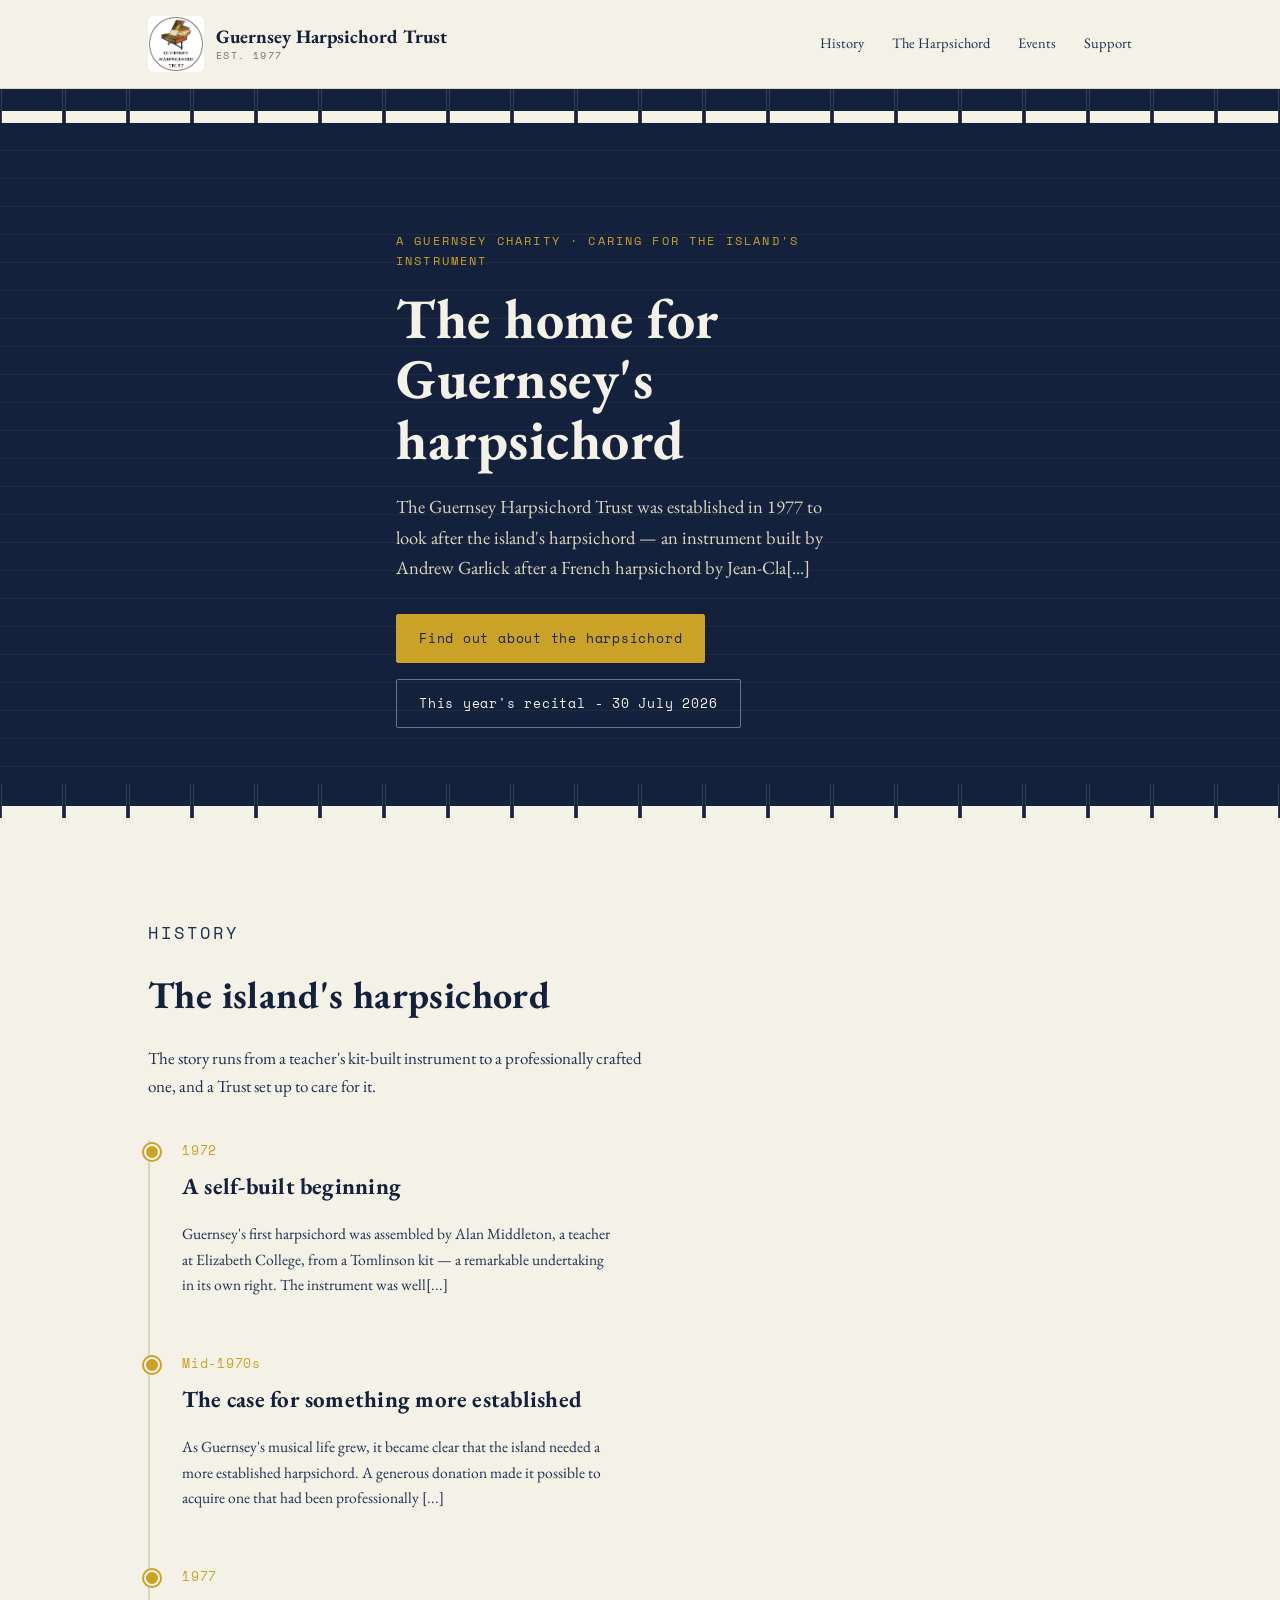
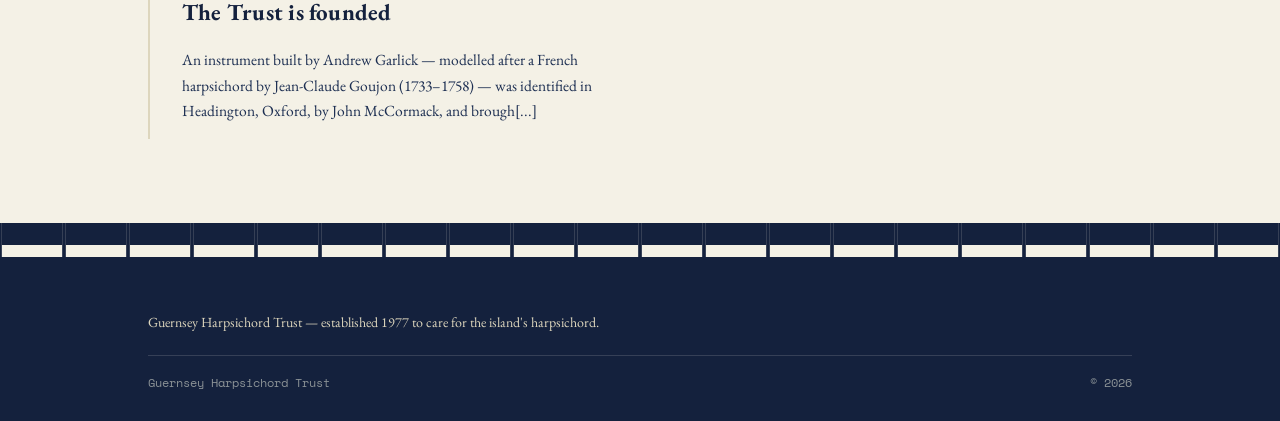
==== index.html @ 851f2729 "Use committed photographic logo in header" ====
<!DOCTYPE html>
<html lang="en">
<head>
<meta charset="UTF-8">
<meta name="viewport" content="width=device-width, initial-scale=1.0">
<title>Guernsey Harpsichord Trust</title>
<meta name="description" content="The Guernsey Harpsichord Trust cares for the island's harpsichord, built by Andrew Garlick after Jean-Claude Goujon, and its predecessor built by Alan Middleton.">
<link rel="preconnect" href="https://fonts.googleapis.com">
<link rel="preconnect" href="https://fonts.gstatic.com" crossorigin>
<link href="https://fonts.googleapis.com/css2?family=EB+Garamond:ital,wght@0,400;0,500;0,600;0,700;1,400;1,500&family=Space+Mono:wght@400;700&display=swap" rel="stylesheet">
<link rel="stylesheet" href="style.css">
</head>
<body>

<header>
  <div class="nav-row">
    <a class="brand" href="index.html">
      <img class="brand-logo" src="guernsey-harpsichord-trust-logo.svg.png" alt="Guernsey Harpsichord Trust logo">
      <span class="brand-text">Guernsey Harpsichord Trust<small>Est. 1977</small></span>
    </a>
    <nav class="links" id="navLinks">
      <a href="index.html#history">History</a>
      <a href="index.html#harpsichord">The Harpsichord</a>
      <a href="events.html">Events</a>
      <a href="support.html">Support</a>
    </nav>
    <button class="menu-btn" id="menuBtn" aria-expanded="false" aria-controls="navLinks">MENU</button>
  </div>
</header>

<div class="keyboard-strip" aria-hidden="true">
  <svg viewBox="0 0 700 34" preserveAspectRatio="none">
    <defs>
      <pattern id="keys" width="35" height="34" patternUnits="userSpaceOnUse">
        <rect x="0" y="0" width="35" height="34" fill="#14213d"/>
        <rect x="1" y="0" width="33" height="34" fill="#f4f1e6"/>
        <rect x="1" y="0" width="33" height="22" fill="#14213d"/>
      </pattern>
    </defs>
    <rect width="700" height="34" fill="url(#keys)"/>
  </svg>
</div>

<section class="hero">
  <div class="wrap hero-inner hero-inner--solo">
    <div>
      <p class="eyebrow">A Guernsey charity &middot; caring for the island's instrument</p>
      <h1>The home for Guernsey's harpsichord </h1>
      <p class="lede">The Guernsey Harpsichord Trust was established in 1977 to look after the island's harpsichord — an instrument built by Andrew Garlick after a French harpsichord by Jean-Cla[...]
      <div class="cta-row">
        <a class="btn btn-solid" href="#history">Find out about the harpsichord</a>
        <a class="btn btn-ghost" href="events.html">This year's recital - 30 July 2026</a>
      </div>
    </div>
  </div>
</section>
<div class="keyboard-strip" aria-hidden="true">
  <svg viewBox="0 0 700 34" preserveAspectRatio="none"><rect width="700" height="34" fill="url(#keys)"/></svg>
</div>

<section id="history" class="reveal">
  <div class="wrap">
    <div class="section-head">
      <p class="eyebrow">History</p>
      <h2>The island's harpsichord</h2>
      <p>The story runs from a teacher's kit-built instrument to a professionally crafted one, and a Trust set up to care for it.</p>
    </div>
    <div class="timeline">
      <div class="timeline-item">
        <div class="year">1972</div>
        <h3>A self-built beginning</h3>
        <p>Guernsey's first harpsichord was assembled by Alan Middleton, a teacher at Elizabeth College, from a Tomlinson kit — a remarkable undertaking in its own right. The instrument was well[...]
      </div>
      <div class="timeline-item">
        <div class="year">Mid-1970s</div>
        <h3>The case for something more established</h3>
        <p>As Guernsey's musical life grew, it became clear that the island needed a more established harpsichord. A generous donation made it possible to acquire one that had been professionally [...]
      </div>
      <div class="timeline-item">
        <div class="year">1977</div>
        <h3>The Trust is founded</h3>
        <p>An instrument built by Andrew Garlick — modelled after a French harpsichord by Jean-Claude Goujon (1733–1758) — was identified in Headington, Oxford, by John McCormack, and brough[...]
      </div>
    </div>
  </div>
</section>

<div class="keyboard-strip" aria-hidden="true">
  <svg viewBox="0 0 700 34" preserveAspectRatio="none"><rect width="700" height="34" fill="url(#keys)"/></svg>
</div>

<footer>
  <div class="wrap">
    <p>Guernsey Harpsichord Trust — established 1977 to care for the island's harpsichord.</p>
    <div class="foot-bottom">
      <span>Guernsey Harpsichord Trust</span>
      <span>&copy; 2026</span>
    </div>
  </div>
</footer>

<script>
  const menuBtn = document.getElementById('menuBtn');
  const navLinks = document.getElementById('navLinks');
  menuBtn.addEventListener('click', () => {
    const open = navLinks.classList.toggle('open');
    menuBtn.setAttribute('aria-expanded', open ? 'true' : 'false');
  });
  navLinks.querySelectorAll('a').forEach(a => a.addEventListener('click', () => {
    navLinks.classList.remove('open');
    menuBtn.setAttribute('aria-expanded', 'false');
  }));

  const revealEls = document.querySelectorAll('.reveal');
  if ('IntersectionObserver' in window){
    const io = new IntersectionObserver((entries) => {
      entries.forEach(e => { if (e.isIntersecting){ e.target.classList.add('in'); io.unobserve(e.target); } });
    }, { threshold: 0.12 });
    revealEls.forEach(el => io.observe(el));
  } else {
    revealEls.forEach(el => el.classList.add('in'));
  }
</script>

</body>
</html>
---- style.css ----
/* (existing stylesheet) */
:root{
  --navy: #14213d;
  --navy-2: #1d2f52;
  --parchment: #f4f1e6;
  --parchment-2: #ddd6bd;
  --granite: #8b9296;
  --granite-dim: #6d7377;
  --brass: #c9a227;
  --brass-bright: #e8c15a;
  --blue-mid: #1f4e79;
  --ink: #14213d;

  --display: 'EB Garamond', serif;
  --body: 'EB Garamond', serif;
  --mono: 'Space Mono', monospace;
}

*{ box-sizing: border-box; }
html{ scroll-behavior: smooth; }
@media (prefers-reduced-motion: reduce){
  html{ scroll-behavior: auto; }
  *{ animation: none !important; transition: none !important; }
}

body{
  margin: 0;
  background: var(--parchment);
  color: var(--ink);
  font-family: var(--body);
  font-size: 17px;
  line-height: 1.65;
  -webkit-font-smoothing: antialiased;
}

a{ color: inherit; }
img, svg{ display:block; max-width: 100%; }

.wrap{
  max-width: 1040px;
  margin: 0 auto;
  padding: 0 28px;
}

h1, h2, h3{
  font-family: var(--display);
  font-weight: 700;
  margin: 0;
  color: var(--navy);
  letter-spacing: 0.01em;
}

.eyebrow{
  font-family: var(--mono);
  font-size: 12px;
  letter-spacing: 0.18em;
  text-transform: uppercase;
  color: var(--brass);
}

/* ---------- keyboard divider (signature element) ---------- */
.keyboard-strip{
  width: 100%;
  height: 34px;
  display: block;
  background: var(--navy);
}
.keyboard-strip svg{ width: 100%; height: 100%; display:block; }

/* ---------- header / nav ---------- */
header{
  position: sticky;
  top: 0;
  z-index: 50;
  background: rgba(244, 241, 230, 0.94);
  backdrop-filter: blur(6px);
  border-bottom: 1px solid var(--parchment-2);
}
.nav-row{
  display: flex;
  align-items: center;
  justify-content: space-between;
  padding: 16px 28px;
  max-width: 1040px;
  margin: 0 auto;
}
.brand{
  display: flex;
  align-items: center;
  gap: 12px;
  text-decoration: none;
}
.brand-logo{
  width: 56px;
  height: auto;
  display: block;
  border-radius: 6px;
  background: transparent;
  box-shadow: none;
}
.brand-text{
  font-family: var(--display);
  font-weight: 700;
  font-size: 19px;
  line-height: 1.1;
  color: var(--navy);
}
.brand-text small{
  display: block;
  font-family: var(--mono);
  font-weight: 400;
  font-size: 10px;
  letter-spacing: 0.14em;
  color: var(--granite-dim);
  text-transform: uppercase;
  margin-top: 3px;
}

nav.links{
  display: flex;
  gap: 28px;
  font-size: 14.5px;
}
nav.links a{
  text-decoration: none;
  color: var(--navy-2);
  position: relative;
  padding-bottom: 3px;
}
nav.links a::after{
  content: "";
  position: absolute;
  left: 0; right: 0; bottom: 0;
  height: 1px;
  background: var(--brass);
  transform: scaleX(0);
  transform-origin: left;
  transition: transform .25s ease;
}
nav.links a:hover::after{ transform: scaleX(1); }
nav.links a.current::after{ transform: scaleX(1); background: var(--brass-bright); }

.menu-btn{
  display: none;
  background: none;
  border: 1px solid var(--navy);
  border-radius: 3px;
  padding: 8px 10px;
  font-family: var(--mono);
  font-size: 12px;
  letter-spacing: 0.08em;
  color: var(--navy);
  cursor: pointer;
}

/* ---------- hero ---------- */
.hero{
  position: relative;
  background: var(--navy);
  color: var(--parchment);
  overflow: hidden;
  padding: 96px 0 0 0;
}
.hero::before{
  content: "";
  position: absolute;
  inset: 0;
  background-image:
    repeating-linear-gradient(180deg, transparent 0 27px, rgba(201,162,39,0.08) 27px 28px);
  pointer-events: none;
}
.hero-inner{
  position: relative;
  display: grid;
  grid-template-columns: 1.15fr 0.85fr;
  gap: 48px;
  align-items: center;
  padding-bottom: 56px;
}
.hero h1{
  color: var(--parchment);
  font-size: clamp(36px, 4.6vw, 56px);
  line-height: 1.08;
  font-weight: 700;
  margin: 18px 0 22px 0;
}
.hero h1 em{
  font-style: italic;
  color: var(--brass-bright);
}
.hero p.lede{
  font-size: 18.5px;
  max-width: 48ch;
  color: var(--parchment-2);
}
.cta-row{
  display: flex;
  gap: 16px;
  margin-top: 30px;
  flex-wrap: wrap;
}
.btn{
  display: inline-block;
  font-family: var(--mono);
  font-size: 13px;
  letter-spacing: 0.06em;
  text-decoration: none;
  padding: 13px 22px;
  border-radius: 2px;
  border: 1px solid var(--brass);
  transition: background .2s ease, color .2s ease;
}
.btn-solid{
  background: var(--brass);
  color: var(--navy);
}
.btn-solid:hover{ background: var(--brass-bright); }
.btn-ghost{
  color: var(--parchment);
  border-color: rgba(244,241,230,0.4);
}
.btn-ghost:hover{ border-color: var(--brass-bright); color: var(--brass-bright); }

.hero-inner--solo{
  grid-template-columns: 1fr;
  max-width: 68ch;
}

/* ---------- sections ---------- */
section{ padding: 84px 0; }
section.tight{ padding: 64px 0; }
section .section-head{
  max-width: 62ch;
  margin-bottom: 40px;
}
section .section-head h2{
  font-size: clamp(28px, 3.2vw, 38px);
  margin-top: 10px;
}
section .section-head p{
  color: var(--navy-2);
  font-size: 17px;
}

.band-blue{ background: var(--blue-mid); color: var(--parchment); }
.band-blue h2, .band-blue .eyebrow{ color: var(--parchment); }
.band-blue .eyebrow{ color: var(--brass-bright); }
.band-blue p{ color: rgba(244,241,230,0.85); }

/* history timeline */
.timeline{
  position: relative;
  padding-left: 32px;
  border-left: 2px solid var(--parchment-2);
  display: flex;
  flex-direction: column;
  gap: 40px;
}
.timeline-item{ position: relative; }
.timeline-item::before{
  content: "";
  position: absolute;
  left: -38px;
  top: 4px;
  width: 12px;
  height: 12px;
  border-radius: 50%;
  background: var(--brass);
  border: 2px solid var(--parchment);
  box-shadow: 0 0 0 2px var(--brass);
}
.timeline-item .year{
  font-family: var(--mono);
  font-size: 13px;
  letter-spacing: 0.06em;
  color: var(--brass);
  margin-bottom: 6px;
}
.timeline-item h3{ font-size: 23px; margin-bottom: 8px; }
.timeline-item p{ color: var(--navy-2); font-size: 15.5px; max-width: 62ch; }

/* instrument card (single) */
.instrument-feature{
  display: grid;
  grid-template-columns: 1fr 1fr;
  gap: 40px;
  align-items: start;
  background: #fffdf7;
  border: 1px solid var(--parchment-2);
  border-radius: 3px;
  padding: 34px;
}
.instrument-feature .maker{
  font-family: var(--mono);
  font-size: 11px;
  letter-spacing: 0.1em;
  text-transform: uppercase;
  color: var(--brass);
  margin-bottom: 10px;
}
.instrument-feature h3{ font-size: 27px; margin-bottom: 12px; }
.instrument-feature p{ font-size: 15.5px; color: var(--navy-2); margin: 0 0 14px 0; }
.fact-list{
  list-style: none;
  margin: 0; padding: 0;
  display: flex;
  flex-direction: column;
  gap: 12px;
}
.fact-list li{
  font-size: 14.5px;
  padding: 12px 0;
  border-bottom: 1px dashed var(--parchment-2);
}
.fact-list .k{
  display: block;
  font-family: var(--mono);
  font-size: 11px;
  letter-spacing: 0.08em;
  text-transform: uppercase;
  color: var(--granite-dim);
  margin-bottom: 4px;
}

/* recital / events feature */
.recital-card{
  display: grid;
  grid-template-columns: 1fr;
  gap: 18px;
}
.recital-card .date-badge{
  display: inline-block;
  font-family: var(--mono);
  font-size: 13px;
  letter-spacing: 0.06em;
  color: var(--brass-bright);
  border: 1px solid rgba(244,241,230,0.35);
  padding: 6px 12px;
  border-radius: 2px;
  width: fit-content;
}
.recital-card h3{ font-size: 30px; color: var(--parchment); margin: 6px 0 4px 0; }
.recital-card .venue{ font-size: 15px; color: rgba(244,241,230,0.75); margin-bottom: 6px; }
.recital-card p{ color: rgba(244,241,230,0.9); font-size: 16px; max-width: 68ch; }
.quote-block{
  font-family: var(--display);
  font-style: italic;
  font-size: 22px;
  color: var(--brass-bright);
  border-left: 2px solid var(--brass-bright);
  padding-left: 18px;
  margin: 18px 0;
}

/* support */
.support-note{
  background: #fffdf7;
  border: 1px solid var(--parchment-2);
  border-radius: 3px;
  padding: 30px;
}
.support-note p{ color: var(--navy-2); font-size: 15.5px; }

footer{
  background: var(--navy);
  color: var(--parchment-2);
  padding: 40px 0 28px 0;
}
footer p{ font-size: 14px; color: var(--parchment-2); }
.foot-bottom{
  border-top: 1px solid rgba(244,241,230,0.15);
  margin-top: 20px;
  padding-top: 18px;
  font-family: var(--mono);
  font-size: 11.5px;
  color: var(--granite);
  display: flex;
  justify-content: space-between;
  flex-wrap: wrap;
  gap: 10px;
}

.reveal{
  opacity: 0;
  transform: translateY(14px);
  transition: opacity .6s ease, transform .6s ease;
}
.reveal.in{ opacity: 1; transform: none; }

:focus-visible{ outline: 2px solid var(--brass); outline-offset: 2px; }

@media (max-width: 860px){
  nav.links{ display: none; }
  .menu-btn{ display: inline-block; }
  .hero-inner{ grid-template-columns: 1fr; padding-bottom: 40px; }
  .instrument-feature{ grid-template-columns: 1fr; }
  .brand-logo{ width: 42px; }
}

nav.links.open{
  display: flex;
  flex-direction: column;
  position: absolute;
  top: 100%;
  right: 0;
  left: 0;
  background: var(--parchment);
  padding: 18px 28px 24px 28px;
  border-bottom: 1px solid var(--parchment-2);
  gap: 16px;
}
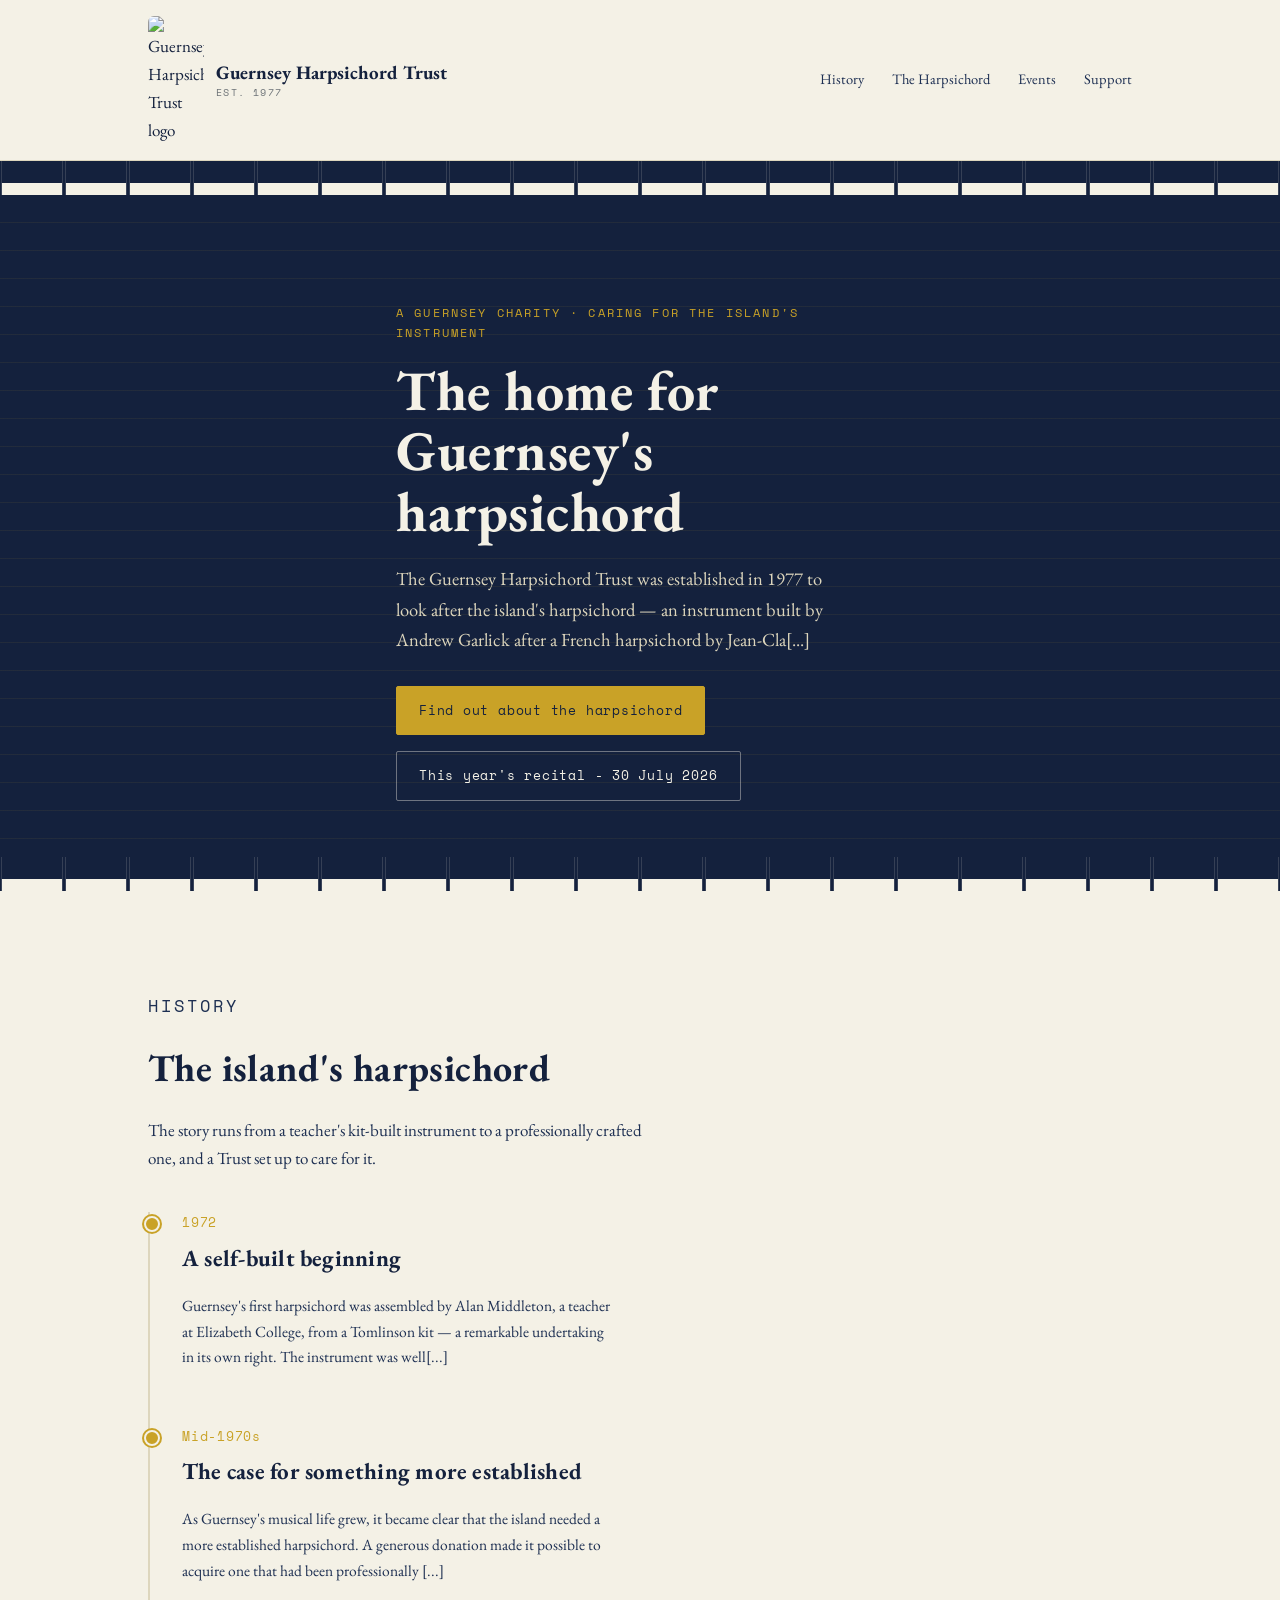
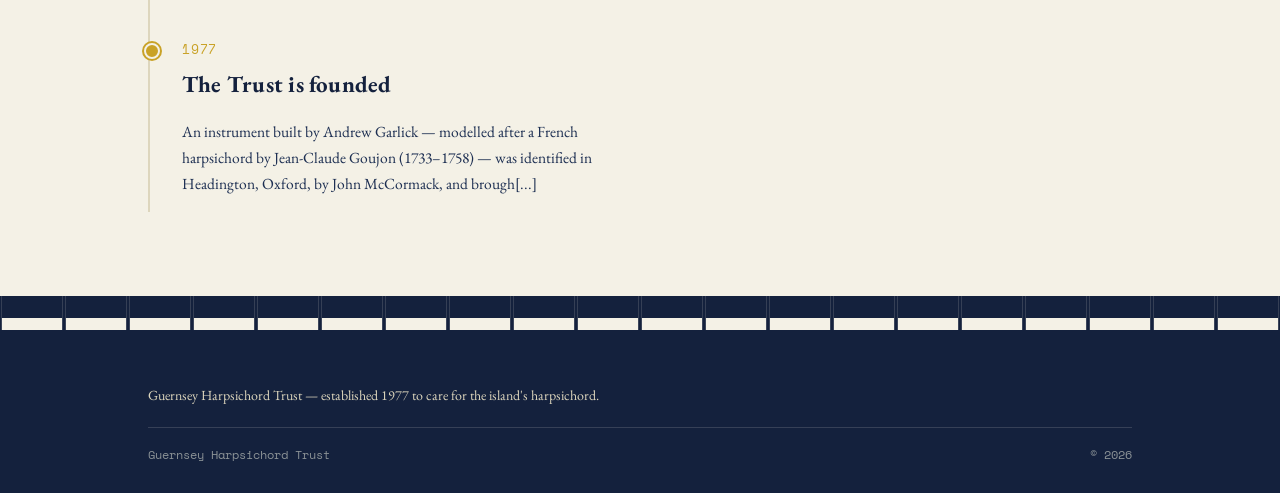
==== commit efbed8da: "Use PNG from images/ for header logo (path consistency)" ====
--- a/index.html
+++ b/index.html
@@ -15,7 +15,7 @@
 <header>
   <div class="nav-row">
     <a class="brand" href="index.html">
-      <img class="brand-logo" src="guernsey-harpsichord-trust-logo.svg.png" alt="Guernsey Harpsichord Trust logo">
+      <img class="brand-logo" src="images/guernsey-harpsichord-trust-logo.svg.png" alt="Guernsey Harpsichord Trust logo">
       <span class="brand-text">Guernsey Harpsichord Trust<small>Est. 1977</small></span>
     </a>
     <nav class="links" id="navLinks">
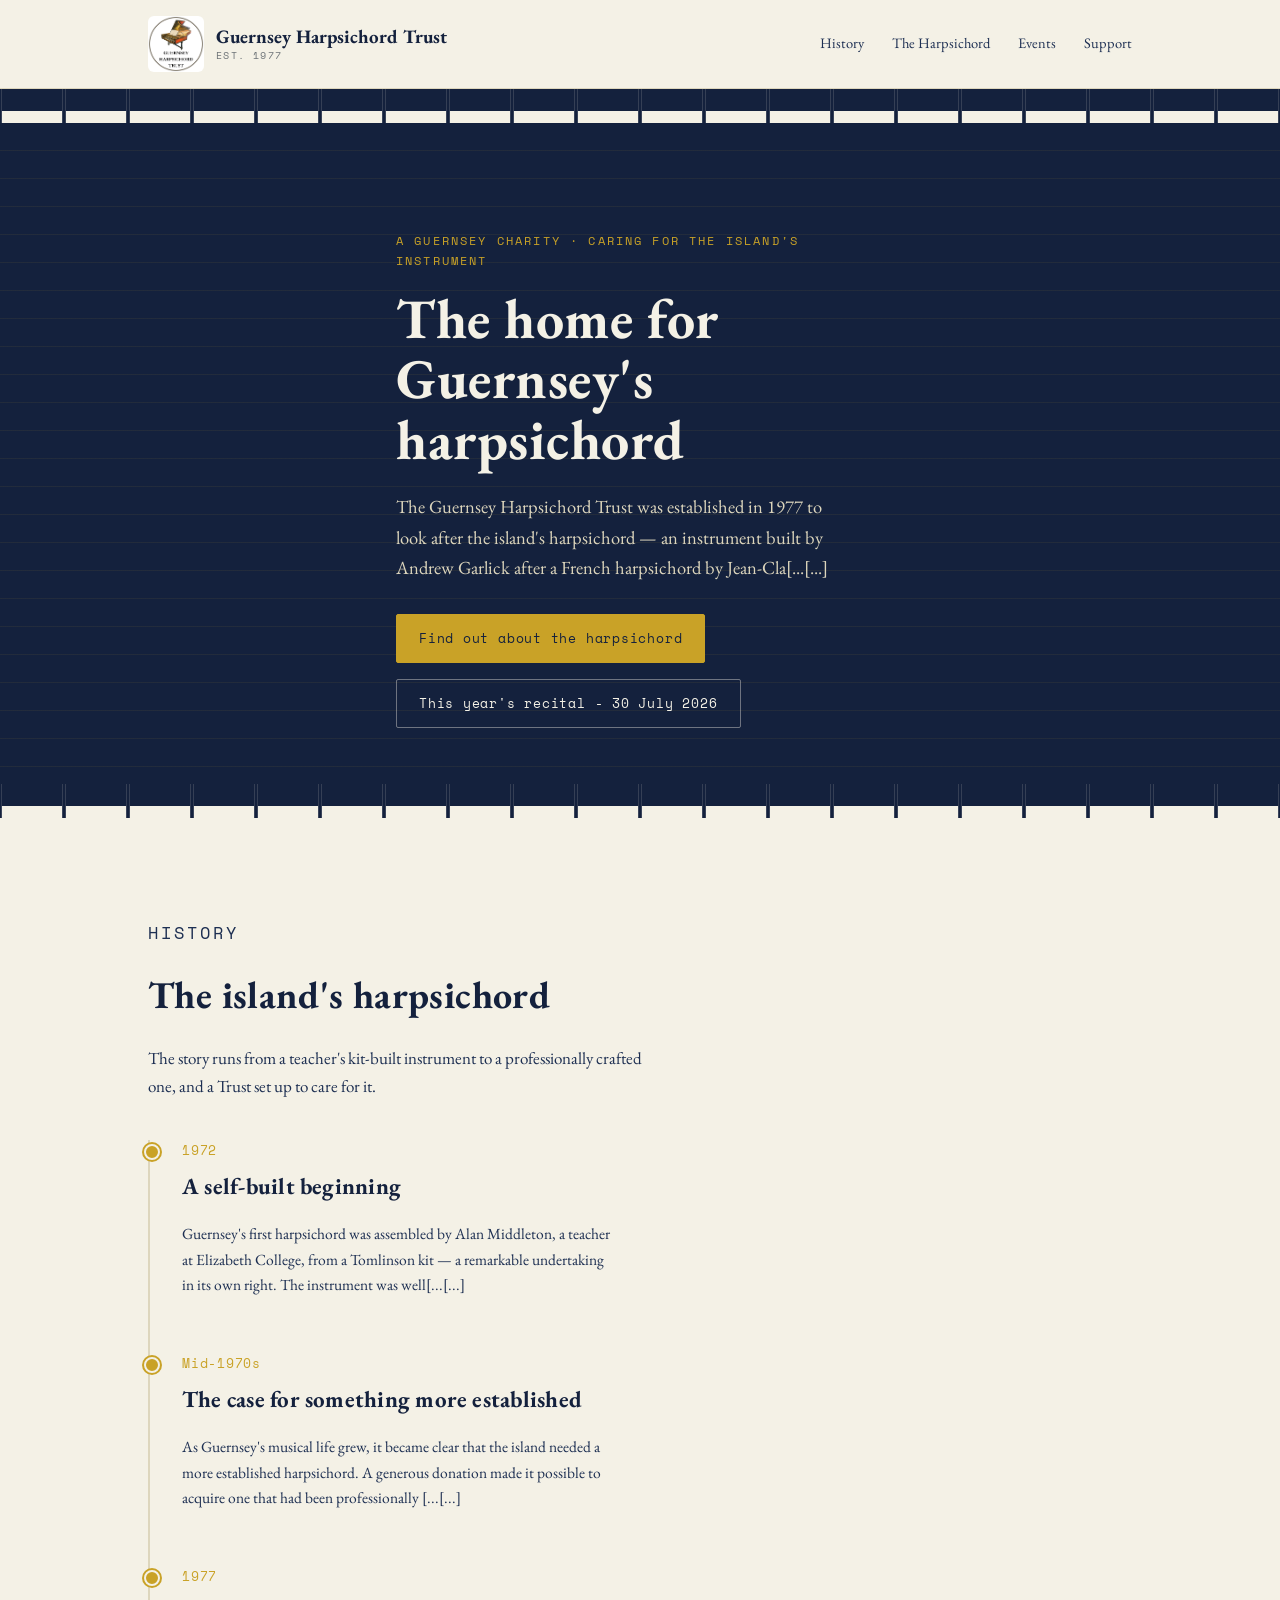
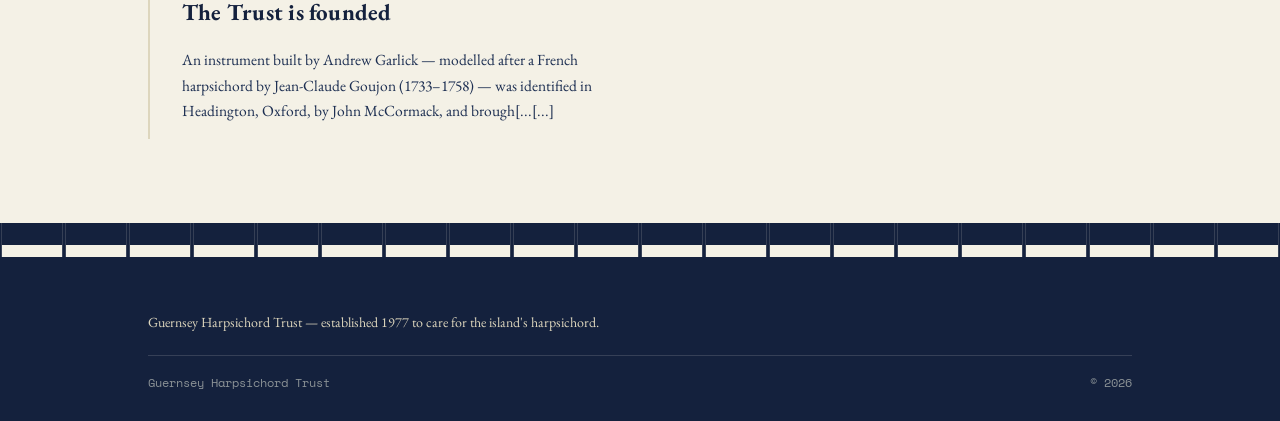
==== commit da4b9b57: "Fix logo path: point brand-logo src to root image" ====
--- a/index.html
+++ b/index.html
@@ -15,7 +15,7 @@
 <header>
   <div class="nav-row">
     <a class="brand" href="index.html">
-      <img class="brand-logo" src="images/guernsey-harpsichord-trust-logo.svg.png" alt="Guernsey Harpsichord Trust logo">
+      <img class="brand-logo" src="guernsey-harpsichord-trust-logo.svg.png" alt="Guernsey Harpsichord Trust logo">
       <span class="brand-text">Guernsey Harpsichord Trust<small>Est. 1977</small></span>
     </a>
     <nav class="links" id="navLinks">
@@ -46,7 +46,7 @@
     <div>
       <p class="eyebrow">A Guernsey charity &middot; caring for the island's instrument</p>
       <h1>The home for Guernsey's harpsichord </h1>
-      <p class="lede">The Guernsey Harpsichord Trust was established in 1977 to look after the island's harpsichord — an instrument built by Andrew Garlick after a French harpsichord by Jean-Cla[...]
+      <p class="lede">The Guernsey Harpsichord Trust was established in 1977 to look after the island's harpsichord — an instrument built by Andrew Garlick after a French harpsichord by Jean-Cla[...[...]
       <div class="cta-row">
         <a class="btn btn-solid" href="#history">Find out about the harpsichord</a>
         <a class="btn btn-ghost" href="events.html">This year's recital - 30 July 2026</a>
@@ -69,17 +69,17 @@
       <div class="timeline-item">
         <div class="year">1972</div>
         <h3>A self-built beginning</h3>
-        <p>Guernsey's first harpsichord was assembled by Alan Middleton, a teacher at Elizabeth College, from a Tomlinson kit — a remarkable undertaking in its own right. The instrument was well[...]
+        <p>Guernsey's first harpsichord was assembled by Alan Middleton, a teacher at Elizabeth College, from a Tomlinson kit — a remarkable undertaking in its own right. The instrument was well[...[...]
       </div>
       <div class="timeline-item">
         <div class="year">Mid-1970s</div>
         <h3>The case for something more established</h3>
-        <p>As Guernsey's musical life grew, it became clear that the island needed a more established harpsichord. A generous donation made it possible to acquire one that had been professionally [...]
+        <p>As Guernsey's musical life grew, it became clear that the island needed a more established harpsichord. A generous donation made it possible to acquire one that had been professionally [...[...]
       </div>
       <div class="timeline-item">
         <div class="year">1977</div>
         <h3>The Trust is founded</h3>
-        <p>An instrument built by Andrew Garlick — modelled after a French harpsichord by Jean-Claude Goujon (1733–1758) — was identified in Headington, Oxford, by John McCormack, and brough[...]
+        <p>An instrument built by Andrew Garlick — modelled after a French harpsichord by Jean-Claude Goujon (1733–1758) — was identified in Headington, Oxford, by John McCormack, and brough[...[...]
       </div>
     </div>
   </div>
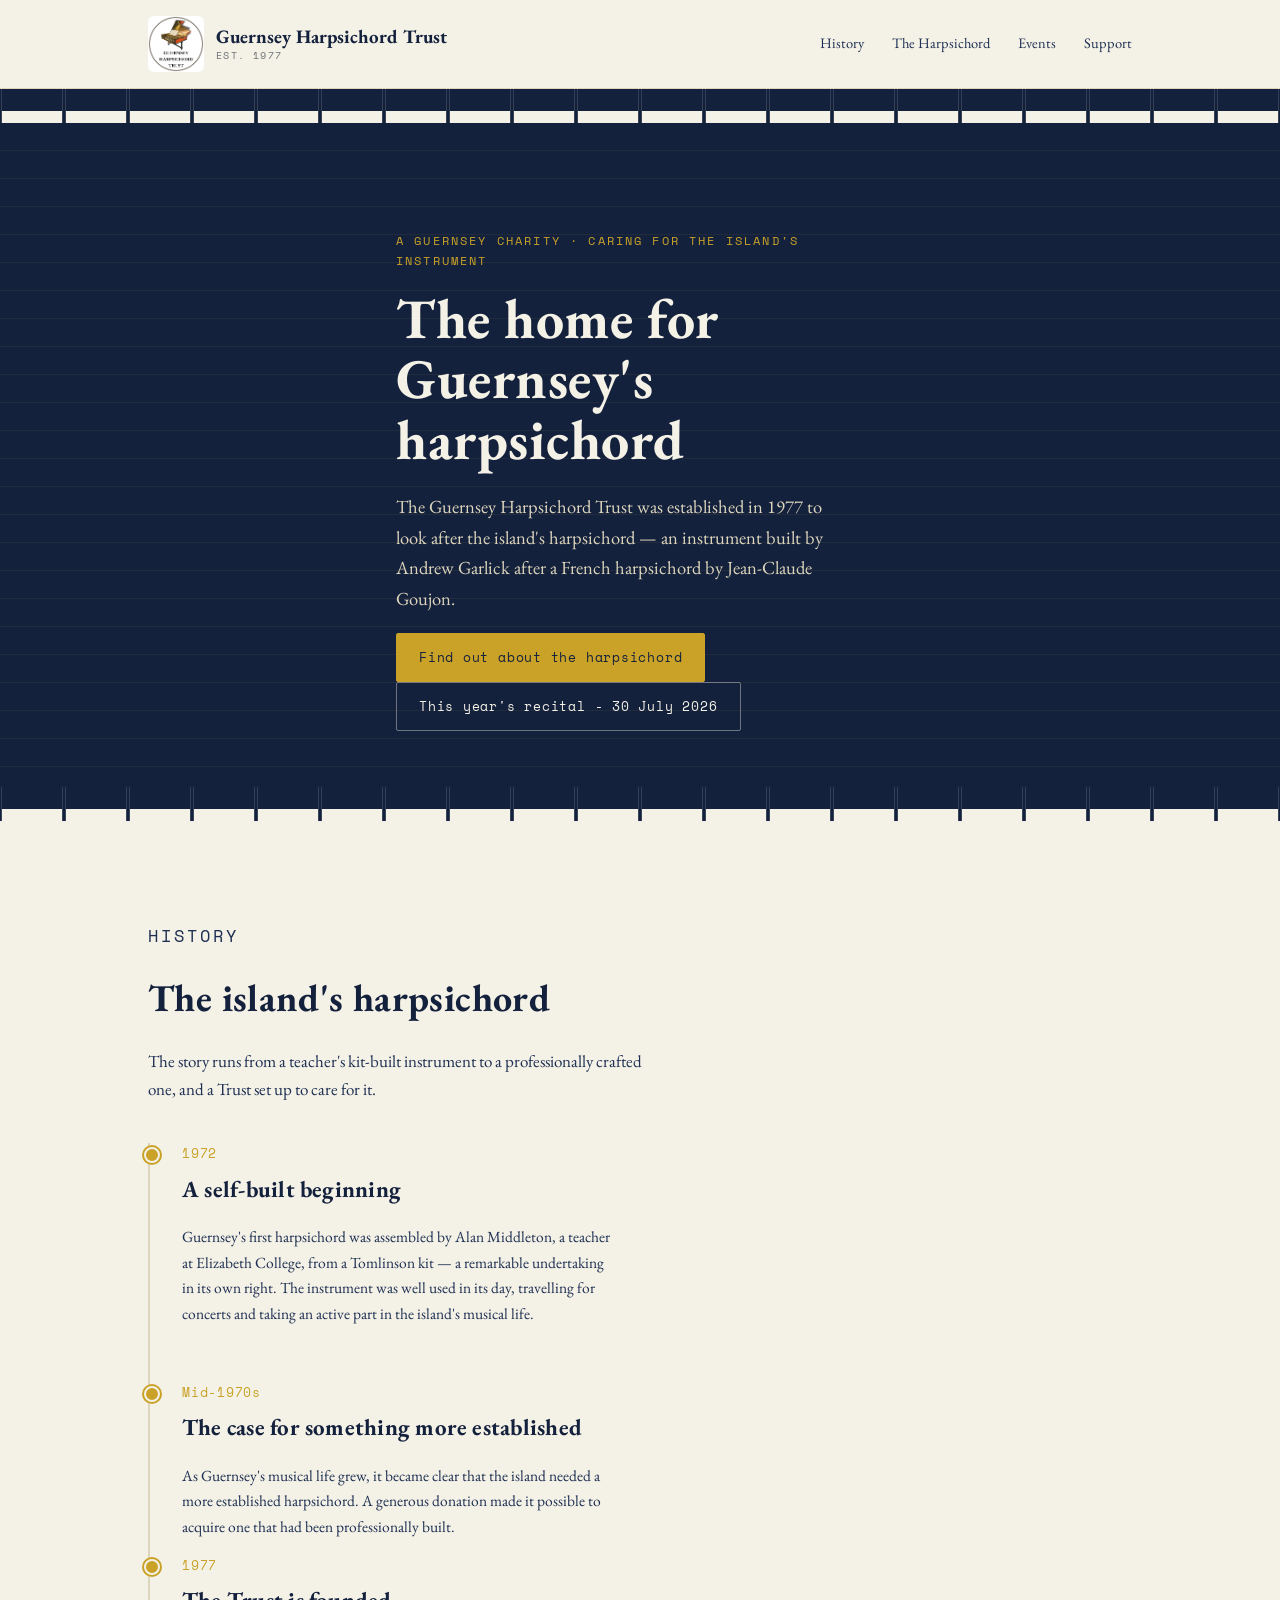
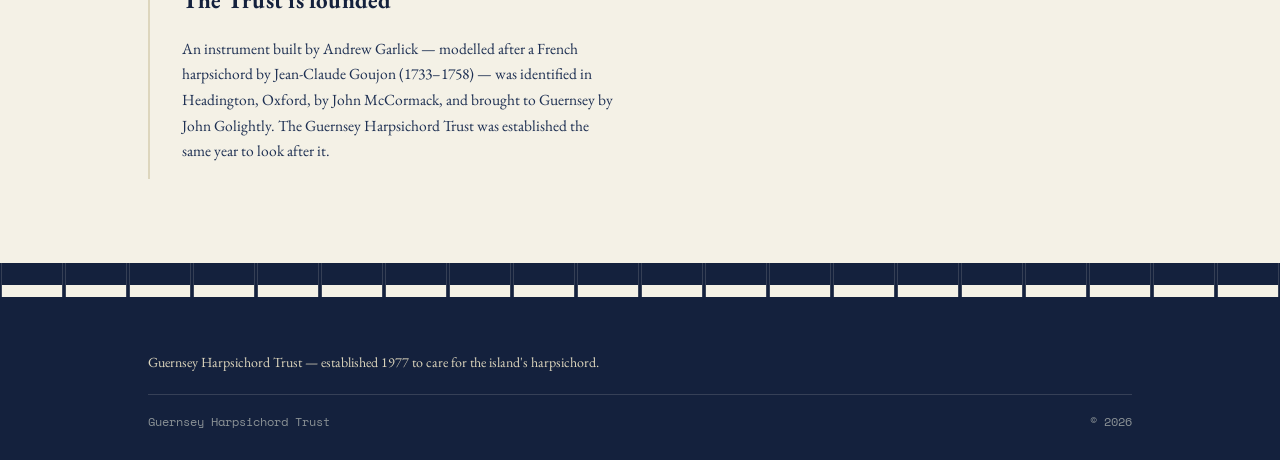
==== commit 9157dfcb: "Update lede and timeline paragraphs for clarity" ====
--- a/index.html
+++ b/index.html
@@ -46,8 +46,7 @@
     <div>
       <p class="eyebrow">A Guernsey charity &middot; caring for the island's instrument</p>
       <h1>The home for Guernsey's harpsichord </h1>
-      <p class="lede">The Guernsey Harpsichord Trust was established in 1977 to look after the island's harpsichord — an instrument built by Andrew Garlick after a French harpsichord by Jean-Cla[...[...]
-      <div class="cta-row">
+      <p class="lede">The Guernsey Harpsichord Trust was established in 1977 to look after the island's harpsichord — an instrument built by Andrew Garlick after a French harpsichord by Jean-Claude Goujon.</p>
         <a class="btn btn-solid" href="#history">Find out about the harpsichord</a>
         <a class="btn btn-ghost" href="events.html">This year's recital - 30 July 2026</a>
       </div>
@@ -69,17 +68,16 @@
       <div class="timeline-item">
         <div class="year">1972</div>
         <h3>A self-built beginning</h3>
-        <p>Guernsey's first harpsichord was assembled by Alan Middleton, a teacher at Elizabeth College, from a Tomlinson kit — a remarkable undertaking in its own right. The instrument was well[...[...]
+        <p>Guernsey's first harpsichord was assembled by Alan Middleton, a teacher at Elizabeth College, from a Tomlinson kit — a remarkable undertaking in its own right. The instrument was well used in its day, travelling for concerts and taking an active part in the island's musical life.</p>
       </div>
       <div class="timeline-item">
         <div class="year">Mid-1970s</div>
         <h3>The case for something more established</h3>
-        <p>As Guernsey's musical life grew, it became clear that the island needed a more established harpsichord. A generous donation made it possible to acquire one that had been professionally [...[...]
-      </div>
+        <p>As Guernsey's musical life grew, it became clear that the island needed a more established harpsichord. A generous donation made it possible to acquire one that had been professionally built.</p>
       <div class="timeline-item">
         <div class="year">1977</div>
         <h3>The Trust is founded</h3>
-        <p>An instrument built by Andrew Garlick — modelled after a French harpsichord by Jean-Claude Goujon (1733–1758) — was identified in Headington, Oxford, by John McCormack, and brough[...[...]
+        <p>An instrument built by Andrew Garlick — modelled after a French harpsichord by Jean-Claude Goujon (1733–1758) — was identified in Headington, Oxford, by John McCormack, and brought to Guernsey by John Golightly. The Guernsey Harpsichord Trust was established the same year to look after it.</p>
       </div>
     </div>
   </div>
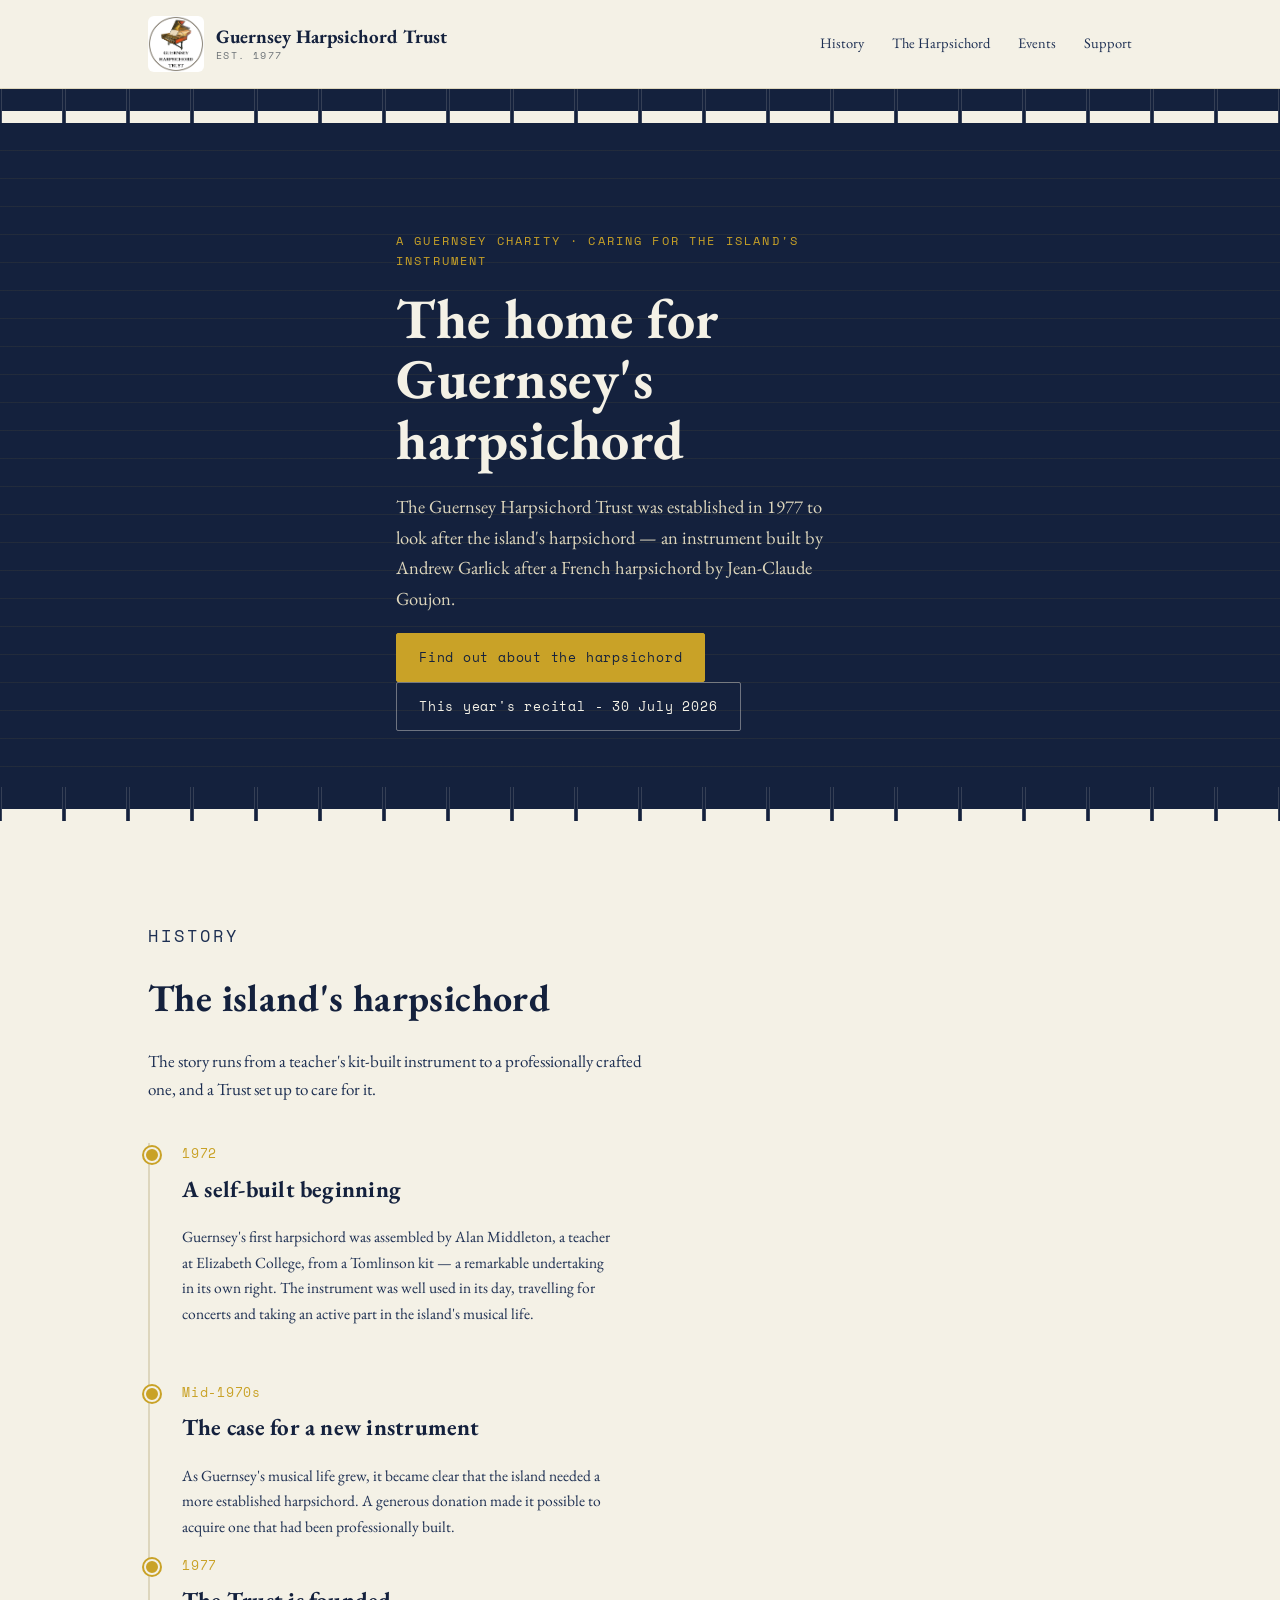
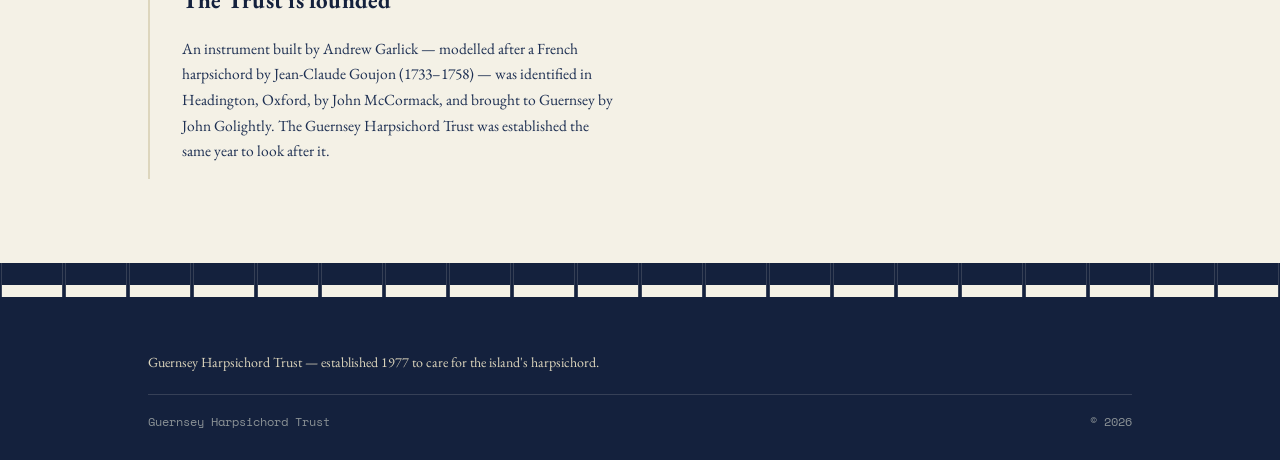
==== commit 4ee5db06: "Change heading from 'something more established' to 'a new instrument'" ====
--- a/index.html
+++ b/index.html
@@ -72,7 +72,7 @@
       </div>
       <div class="timeline-item">
         <div class="year">Mid-1970s</div>
-        <h3>The case for something more established</h3>
+        <h3>The case for a new instrument</h3>
         <p>As Guernsey's musical life grew, it became clear that the island needed a more established harpsichord. A generous donation made it possible to acquire one that had been professionally built.</p>
       <div class="timeline-item">
         <div class="year">1977</div>
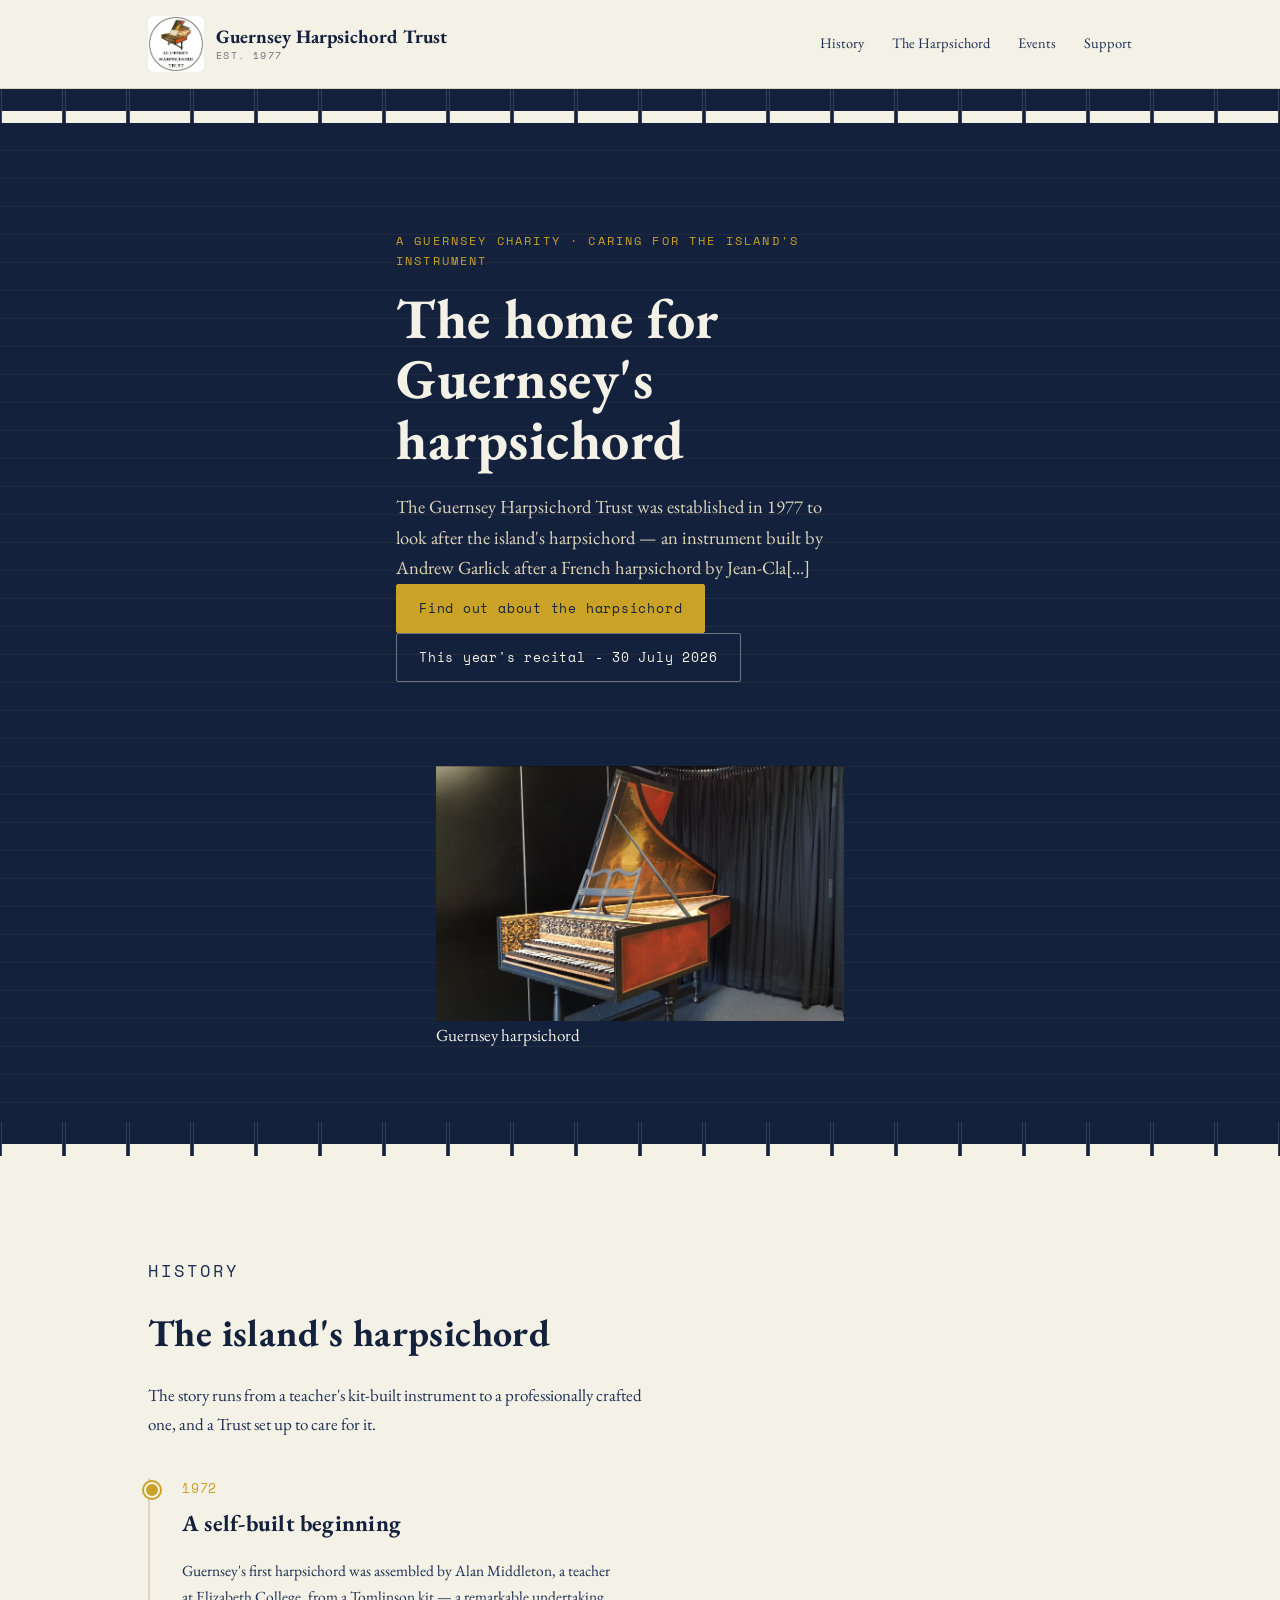
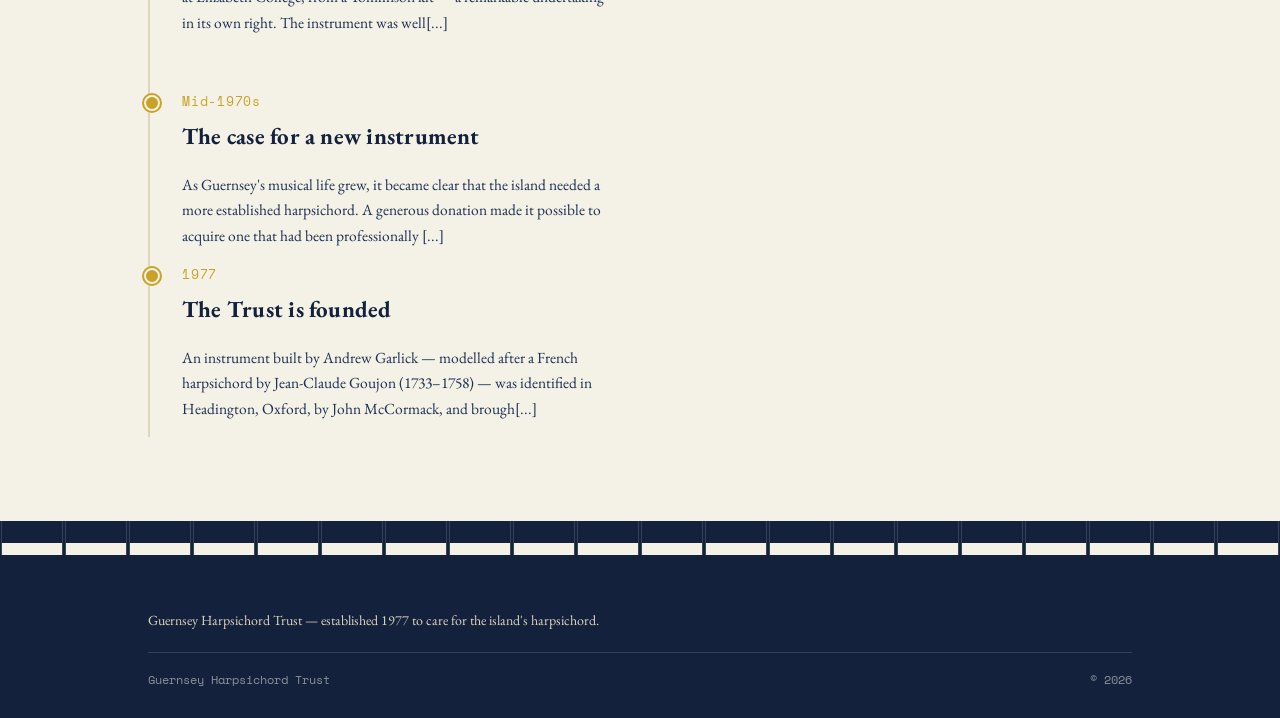
==== commit f94e5434: "Add harpsichord photo to hero section" ====
--- a/index.html
+++ b/index.html
@@ -46,11 +46,15 @@
     <div>
       <p class="eyebrow">A Guernsey charity &middot; caring for the island's instrument</p>
       <h1>The home for Guernsey's harpsichord </h1>
-      <p class="lede">The Guernsey Harpsichord Trust was established in 1977 to look after the island's harpsichord — an instrument built by Andrew Garlick after a French harpsichord by Jean-Claude Goujon.</p>
+      <p class="lede">The Guernsey Harpsichord Trust was established in 1977 to look after the island's harpsichord — an instrument built by Andrew Garlick after a French harpsichord by Jean-Cla[...]
         <a class="btn btn-solid" href="#history">Find out about the harpsichord</a>
         <a class="btn btn-ghost" href="events.html">This year's recital - 30 July 2026</a>
-      </div>
+      </p>
     </div>
+    <figure class="hero-figure">
+      <img src="Guernsey harpsichord photo.jpg" alt="Guernsey harpsichord" class="hero-photo">
+      <figcaption class="visually-hidden">Guernsey harpsichord</figcaption>
+    </figure>
   </div>
 </section>
 <div class="keyboard-strip" aria-hidden="true">
@@ -68,16 +72,16 @@
       <div class="timeline-item">
         <div class="year">1972</div>
         <h3>A self-built beginning</h3>
-        <p>Guernsey's first harpsichord was assembled by Alan Middleton, a teacher at Elizabeth College, from a Tomlinson kit — a remarkable undertaking in its own right. The instrument was well used in its day, travelling for concerts and taking an active part in the island's musical life.</p>
+        <p>Guernsey's first harpsichord was assembled by Alan Middleton, a teacher at Elizabeth College, from a Tomlinson kit — a remarkable undertaking in its own right. The instrument was well[...]
       </div>
       <div class="timeline-item">
         <div class="year">Mid-1970s</div>
         <h3>The case for a new instrument</h3>
-        <p>As Guernsey's musical life grew, it became clear that the island needed a more established harpsichord. A generous donation made it possible to acquire one that had been professionally built.</p>
+        <p>As Guernsey's musical life grew, it became clear that the island needed a more established harpsichord. A generous donation made it possible to acquire one that had been professionally [...]
       <div class="timeline-item">
         <div class="year">1977</div>
         <h3>The Trust is founded</h3>
-        <p>An instrument built by Andrew Garlick — modelled after a French harpsichord by Jean-Claude Goujon (1733–1758) — was identified in Headington, Oxford, by John McCormack, and brought to Guernsey by John Golightly. The Guernsey Harpsichord Trust was established the same year to look after it.</p>
+        <p>An instrument built by Andrew Garlick — modelled after a French harpsichord by Jean-Claude Goujon (1733–1758) — was identified in Headington, Oxford, by John McCormack, and brough[...]
       </div>
     </div>
   </div>
--- a/style.css
+++ b/style.css
@@ -409,3 +409,32 @@
   border-bottom: 1px solid var(--parchment-2);
   gap: 16px;
 }
+
+/* Poster sizing for recital images */
+.recital-poster {
+  max-width: 360px;
+  width: 100%;
+  height: auto;
+  display: block;
+  margin: 1rem 0;
+}
+
+/* Responsive video embed */
+.video{
+  position: relative;
+  padding-bottom: 56.25%; /* 16:9 ratio */
+  height: 0;
+  overflow: hidden;
+  max-width: 100%;
+  margin: 1rem 0;
+}
+.video iframe,
+.video object,
+.video embed{
+  position: absolute;
+  top: 0;
+  left: 0;
+  width: 100%;
+  height: 100%;
+  border: 0;
+}
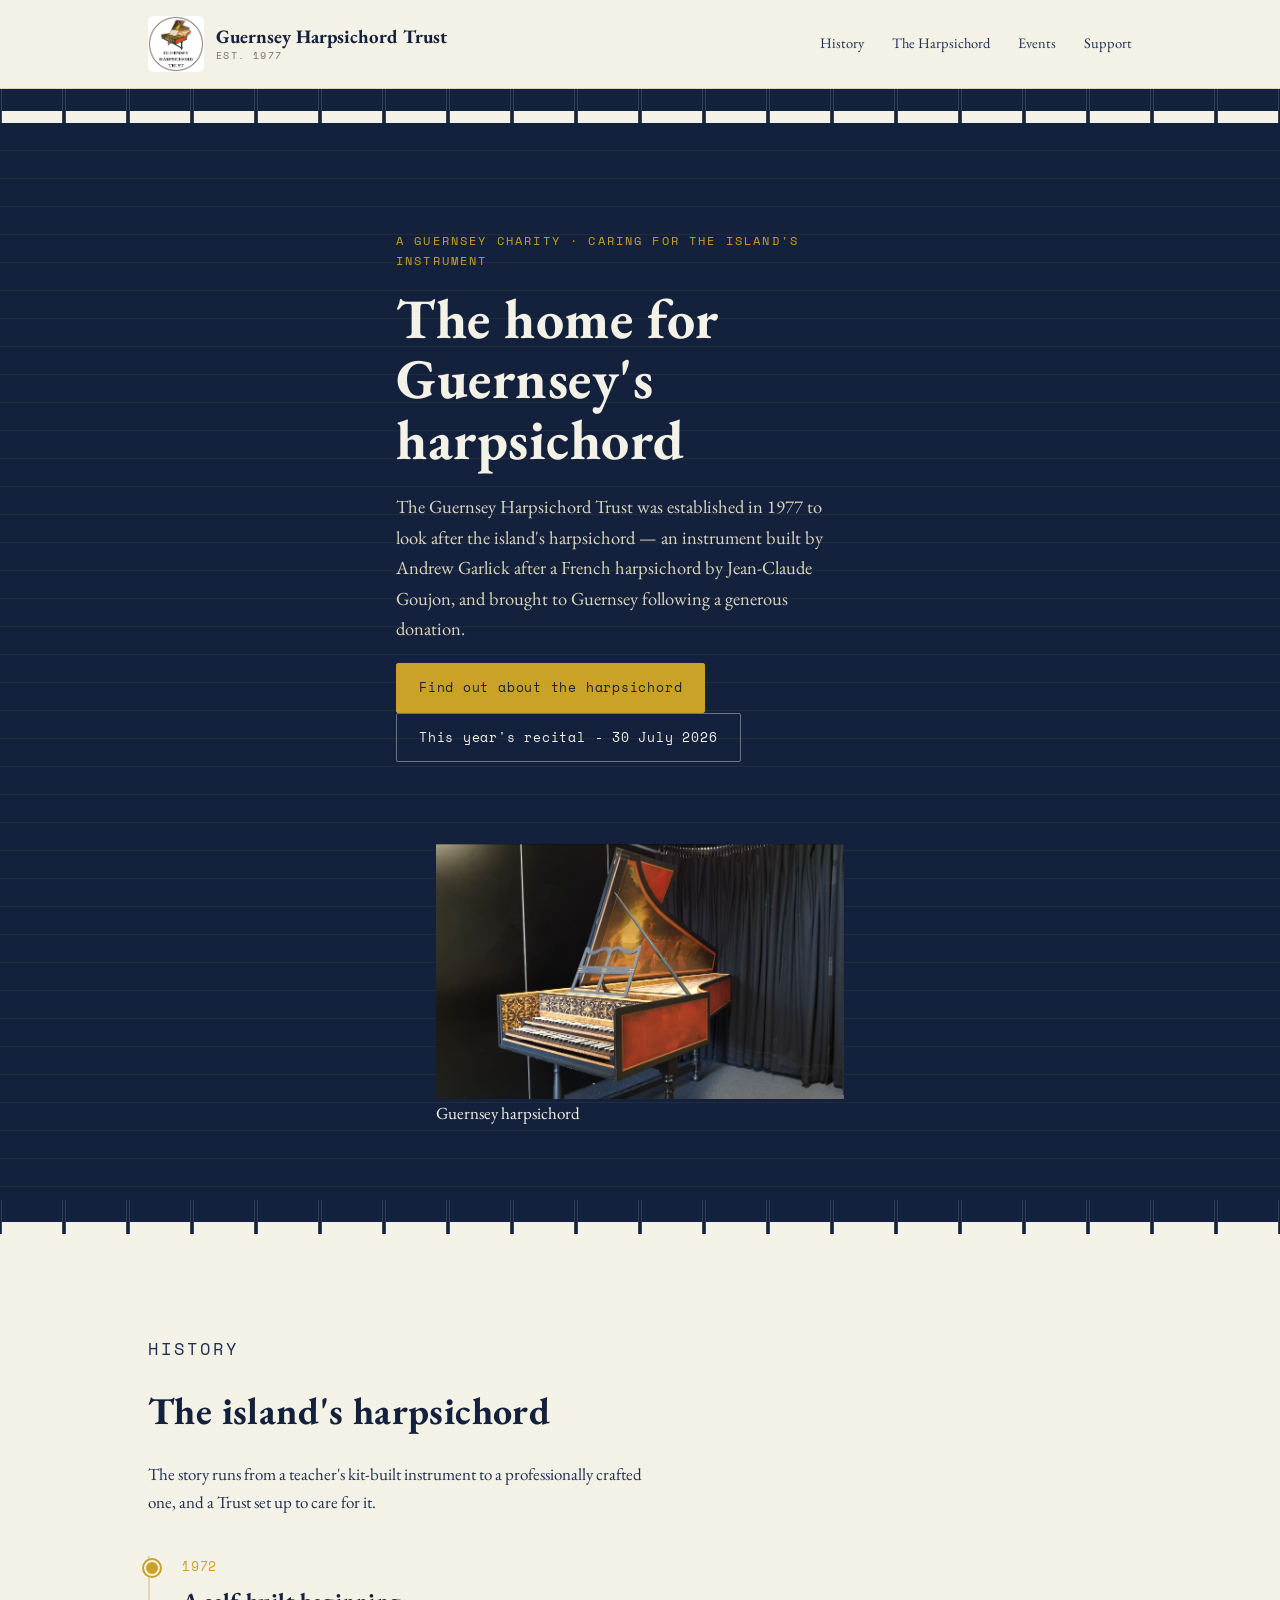
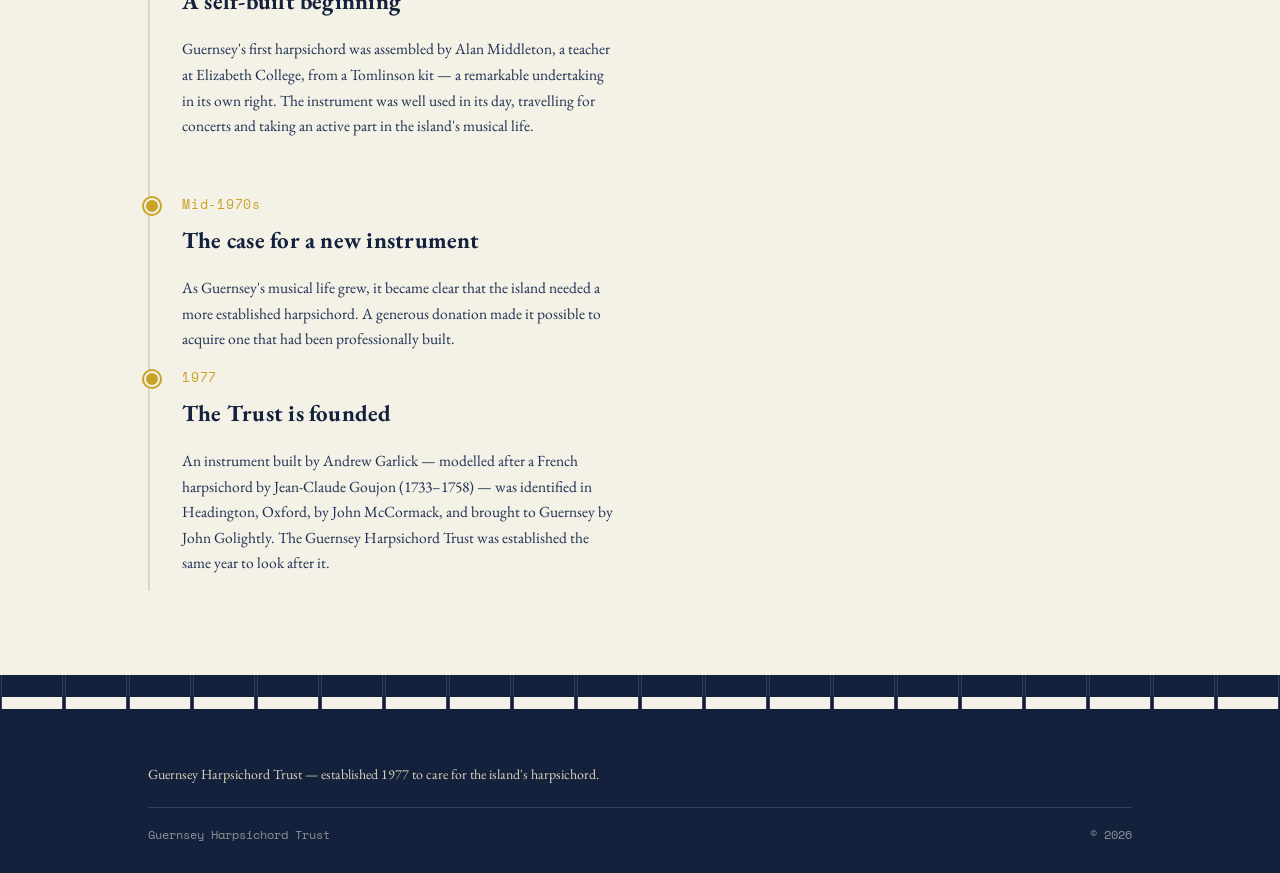
==== commit 61509639: "Update lede and timeline descriptions in index.html" ====
--- a/index.html
+++ b/index.html
@@ -46,7 +46,7 @@
     <div>
       <p class="eyebrow">A Guernsey charity &middot; caring for the island's instrument</p>
       <h1>The home for Guernsey's harpsichord </h1>
-      <p class="lede">The Guernsey Harpsichord Trust was established in 1977 to look after the island's harpsichord — an instrument built by Andrew Garlick after a French harpsichord by Jean-Cla[...]
+      <p class="lede">The Guernsey Harpsichord Trust was established in 1977 to look after the island's harpsichord — an instrument built by Andrew Garlick after a French harpsichord by Jean-Claude Goujon, and brought to Guernsey following a generous donation.</p>
         <a class="btn btn-solid" href="#history">Find out about the harpsichord</a>
         <a class="btn btn-ghost" href="events.html">This year's recital - 30 July 2026</a>
       </p>
@@ -72,16 +72,16 @@
       <div class="timeline-item">
         <div class="year">1972</div>
         <h3>A self-built beginning</h3>
-        <p>Guernsey's first harpsichord was assembled by Alan Middleton, a teacher at Elizabeth College, from a Tomlinson kit — a remarkable undertaking in its own right. The instrument was well[...]
+        <p>Guernsey's first harpsichord was assembled by Alan Middleton, a teacher at Elizabeth College, from a Tomlinson kit — a remarkable undertaking in its own right. The instrument was well used in its day, travelling for concerts and taking an active part in the island's musical life.</p>
       </div>
       <div class="timeline-item">
         <div class="year">Mid-1970s</div>
         <h3>The case for a new instrument</h3>
-        <p>As Guernsey's musical life grew, it became clear that the island needed a more established harpsichord. A generous donation made it possible to acquire one that had been professionally [...]
+        <p>As Guernsey's musical life grew, it became clear that the island needed a more established harpsichord. A generous donation made it possible to acquire one that had been professionally built.</p>
       <div class="timeline-item">
         <div class="year">1977</div>
         <h3>The Trust is founded</h3>
-        <p>An instrument built by Andrew Garlick — modelled after a French harpsichord by Jean-Claude Goujon (1733–1758) — was identified in Headington, Oxford, by John McCormack, and brough[...]
+        <p>An instrument built by Andrew Garlick — modelled after a French harpsichord by Jean-Claude Goujon (1733–1758) — was identified in Headington, Oxford, by John McCormack, and brought to Guernsey by John Golightly. The Guernsey Harpsichord Trust was established the same year to look after it.</p>
       </div>
     </div>
   </div>
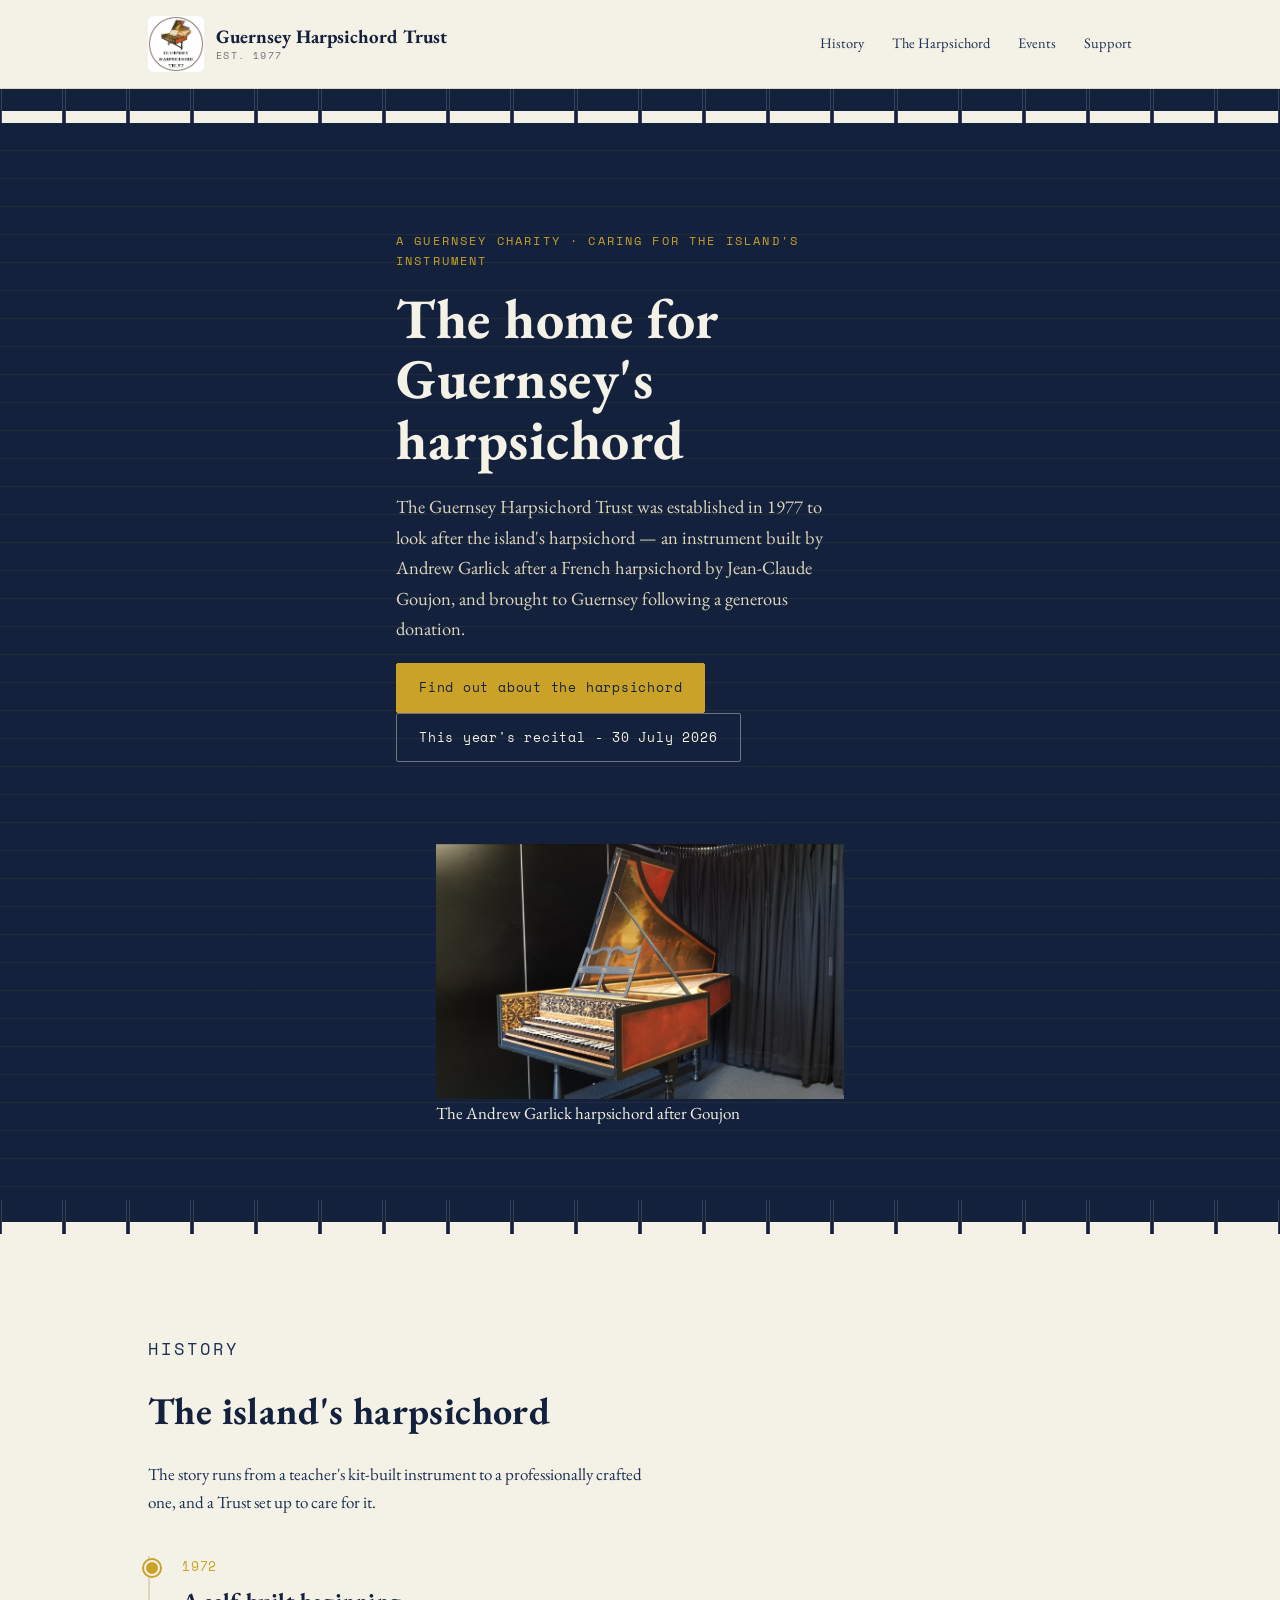
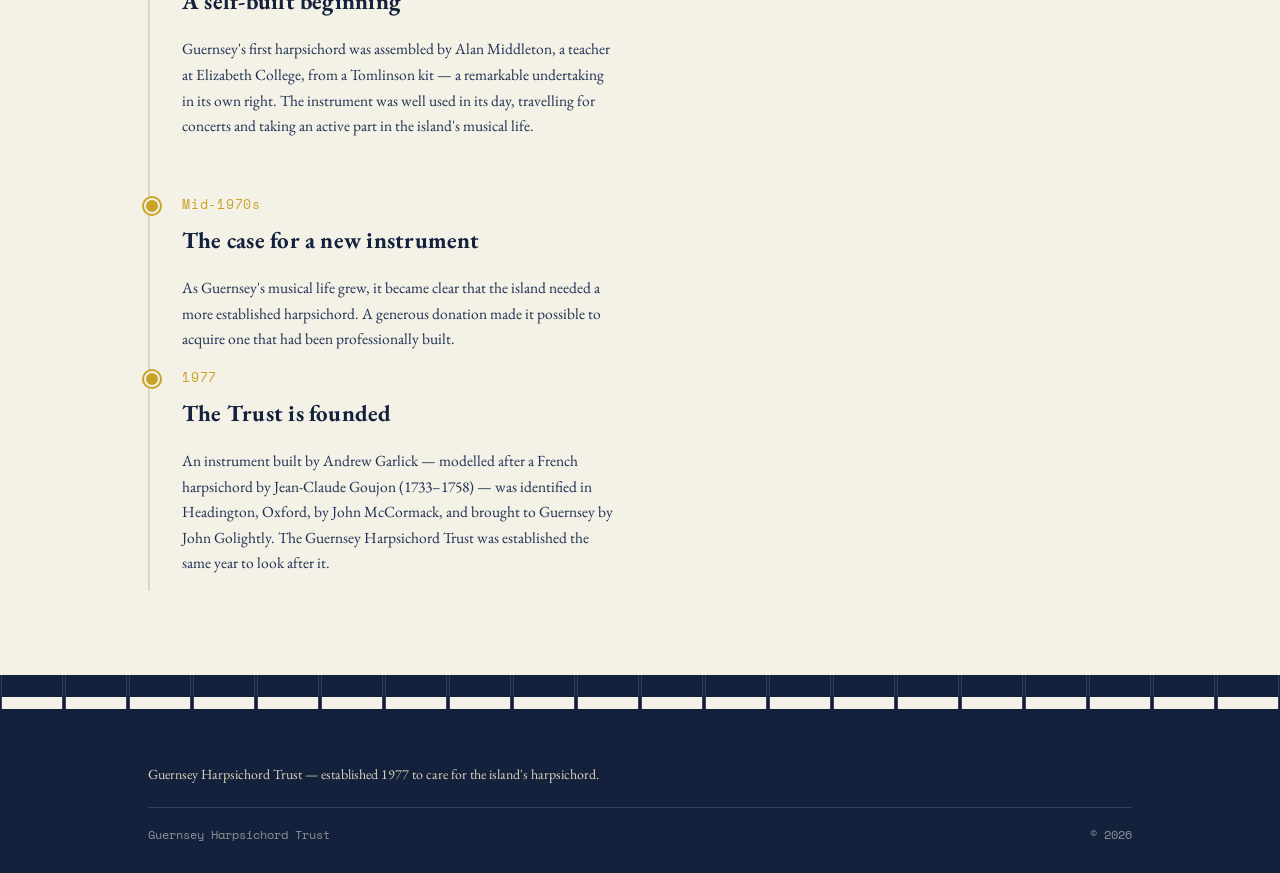
==== commit ac157d20: "Update figcaption for harpsichord image" ====
--- a/index.html
+++ b/index.html
@@ -53,7 +53,7 @@
     </div>
     <figure class="hero-figure">
       <img src="Guernsey harpsichord photo.jpg" alt="Guernsey harpsichord" class="hero-photo">
-      <figcaption class="visually-hidden">Guernsey harpsichord</figcaption>
+      <figcaption class="visually-hidden">The Andrew Garlick harpsichord after Goujon</figcaption>
     </figure>
   </div>
 </section>
